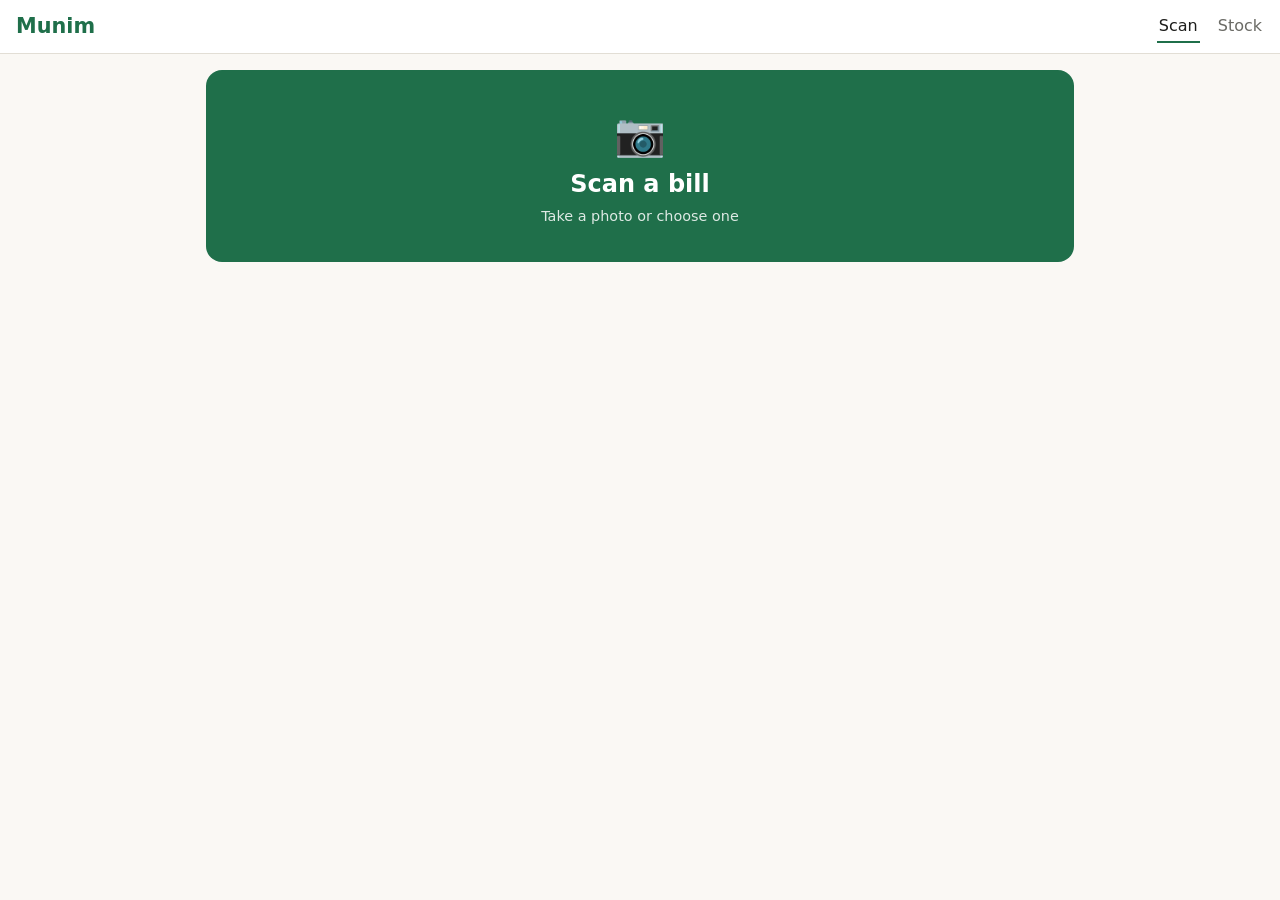
==== frontend/index.html @ 90ed477d "Add API skeleton with contract stubs and the scan/review/dashboard frontend" ====
<!doctype html>
<html lang="en">
<head>
<meta charset="utf-8">
<meta name="viewport" content="width=device-width, initial-scale=1">
<title>Munim</title>
<link rel="stylesheet" href="styles.css">
</head>
<body>
<header>
  <h1>Munim</h1>
  <nav><a href="index.html" class="active">Scan</a><a href="dashboard.html">Stock</a></nav>
</header>

<main>
  <section id="capture">
    <label class="scan-btn" for="photo">
      <span class="scan-icon" aria-hidden="true">&#128247;</span>
      <span>Scan a bill</span>
      <small>Take a photo or choose one</small>
    </label>
    <input id="photo" type="file" accept="image/*" capture="environment" hidden>
    <div id="status" role="status" aria-live="polite"></div>
  </section>

  <section id="review" hidden>
    <div id="banner" class="banner" hidden></div>
    <p id="reply" class="reply"></p>
    <div id="warnings" class="warnings"></div>
    <div class="table-wrap">
      <table id="items">
        <thead><tr><th>Bill line</th><th>Item</th><th>Qty</th><th>Unit</th><th>Price &#8377;</th><th>Skip</th></tr></thead>
        <tbody></tbody>
      </table>
    </div>
    <details id="rawbox"><summary>What was read from the photo</summary><pre id="raw"></pre></details>
    <div class="actions">
      <button id="confirm" class="primary" type="button">Confirm</button>
      <button id="discard" type="button">Discard</button>
    </div>
    <p id="reviewhint" class="hint"></p>
  </section>

  <section id="result" hidden>
    <h2>Done</h2>
    <p id="result-reply"></p>
    <ul id="result-actions"></ul>
    <div id="learned" class="learned" hidden></div>
    <button id="again" class="primary" type="button">Scan another bill</button>
  </section>
</main>
<script src="app.js"></script>
</body>
</html>
---- frontend/styles.css ----
:root { --bg:#faf8f4; --fg:#1d1d1b; --muted:#6b6b66; --line:#e2ded5; --accent:#1f6f4a;
        --ok:#1f8a4c; --warn:#b36b00; --bad:#b3261e; --card:#fff; }
* { box-sizing: border-box; }
body { margin:0; font:16px/1.4 system-ui, sans-serif; background:var(--bg); color:var(--fg); }
header { display:flex; justify-content:space-between; align-items:center; padding:12px 16px;
         background:var(--card); border-bottom:1px solid var(--line); }
h1 { margin:0; font-size:1.3rem; color:var(--accent); }
nav a { margin-left:16px; color:var(--muted); text-decoration:none; padding:6px 2px; }
nav a.active { color:var(--fg); border-bottom:2px solid var(--accent); }
main { max-width:900px; margin:0 auto; padding:16px; }
section { margin-bottom:24px; }

.scan-btn { display:flex; flex-direction:column; align-items:center; gap:4px; padding:36px 16px;
            background:var(--accent); color:#fff; border-radius:16px; cursor:pointer;
            font-size:1.5rem; font-weight:600; text-align:center; }
.scan-btn small { font-size:.9rem; font-weight:400; opacity:.85; }
.scan-icon { font-size:2.6rem; }
.scan-btn.busy { opacity:.5; pointer-events:none; }
#status { margin-top:12px; color:var(--muted); min-height:1.4em; text-align:center; }
#status.error { color:var(--bad); font-weight:600; }

.banner { padding:12px 14px; border-radius:10px; margin-bottom:12px; font-weight:600; }
.banner.low { background:#fff3d6; color:#7a4a00; border:1px solid #f0cf85; }
.banner.illegible { background:#fde7e5; color:var(--bad); border:1px solid #f1b4af; }
.reply { margin:8px 0; }
.warnings { color:var(--warn); font-size:.9rem; margin-bottom:8px; }
.hint { color:var(--muted); font-size:.9rem; }

.table-wrap { overflow-x:auto; background:var(--card); border:1px solid var(--line); border-radius:10px; }
table { width:100%; border-collapse:collapse; min-width:640px; }
th, td { padding:8px; text-align:left; border-bottom:1px solid var(--line); vertical-align:top; }
th { font-size:.8rem; text-transform:uppercase; color:var(--muted); }
tr:last-child td { border-bottom:0; }
tr.skipped { opacity:.4; }
tr.needs td:first-child { border-left:4px solid var(--bad); }
tr.fuzzy td:first-child { border-left:4px solid var(--warn); }
tr.exact td:first-child { border-left:4px solid var(--ok); }
.line { font-family:ui-monospace, monospace; font-size:.85rem; color:var(--muted); }
.tag { display:inline-block; font-size:.75rem; font-weight:600; padding:1px 7px; border-radius:99px; }
.tag.exact { background:#dff3e6; color:var(--ok); }
.tag.fuzzy { background:#fff0d1; color:var(--warn); }
.tag.ambiguous, .tag.unknown { background:#fde7e5; color:var(--bad); }
input, select { font:inherit; padding:6px; border:1px solid var(--line); border-radius:6px; max-width:100%; }
input[type=number] { width:5.5em; }
input[type=checkbox] { width:22px; height:22px; }
select.invalid { border-color:var(--bad); background:#fff7f6; }
.newname { margin-top:6px; display:block; width:100%; }

.actions { display:flex; gap:12px; margin-top:16px; }
button { font:inherit; padding:12px 20px; border-radius:10px; border:1px solid var(--line);
         background:var(--card); cursor:pointer; }
button.primary { background:var(--accent); color:#fff; border-color:var(--accent); font-weight:600; }
button:disabled { opacity:.5; cursor:not-allowed; }
pre { white-space:pre-wrap; background:var(--card); border:1px solid var(--line); padding:10px;
      border-radius:8px; }
.learned { background:#e8f4ee; border:1px solid #bcdcca; padding:10px 14px; border-radius:10px;
           margin:12px 0; }
#result-actions { padding-left:20px; }

.low-row td { background:#fde7e5; }
.low-row td:first-child { font-weight:600; color:var(--bad); }
.num { text-align:right; }
[hidden] { display: none !important; }
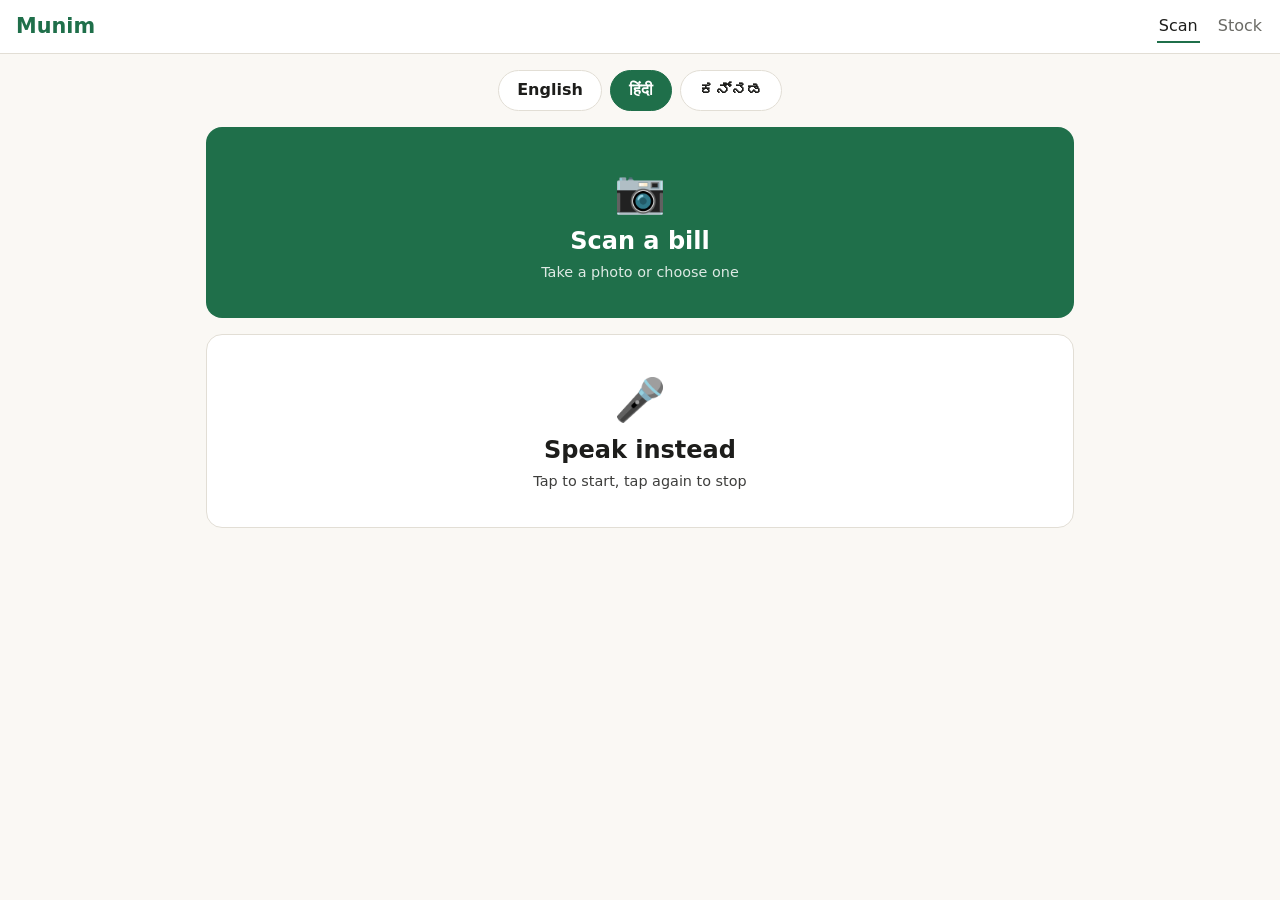
==== commit 94969b4f: "Voice input: language picker UI, forced-language transcription Frontend: English/Hindi/Kannada picke" ====
--- a/frontend/index.html
+++ b/frontend/index.html
@@ -14,13 +14,32 @@
 
 <main>
   <section id="capture">
+    <div id="lang-select" class="lang-select" role="radiogroup" aria-label="Spoken language for voice input">
+      <button type="button" class="lang-pill" data-lang="en">English</button>
+      <button type="button" class="lang-pill active" data-lang="hi">हिंदी</button>
+      <button type="button" class="lang-pill" data-lang="kn">ಕನ್ನಡ</button>
+    </div>
+
     <label class="scan-btn" for="photo">
       <span class="scan-icon" aria-hidden="true">&#128247;</span>
       <span>Scan a bill</span>
       <small>Take a photo or choose one</small>
     </label>
     <input id="photo" type="file" accept="image/*" capture="environment" hidden>
+
+    <button id="voice-btn" type="button" class="scan-btn voice-btn">
+      <span class="scan-icon" aria-hidden="true">&#127908;</span>
+      <span id="voice-label">Speak instead</span>
+      <small>Tap to start, tap again to stop</small>
+    </button>
+
     <div id="status" role="status" aria-live="polite"></div>
+  </section>
+
+  <section id="voice-result" hidden>
+    <p id="voice-transcript" class="hint"></p>
+    <p id="voice-reply" class="reply"></p>
+    <button id="voice-again" type="button">Speak again</button>
   </section>
 
   <section id="review" hidden>
--- a/frontend/styles.css
+++ b/frontend/styles.css
@@ -12,12 +12,21 @@
 
 .scan-btn { display:flex; flex-direction:column; align-items:center; gap:4px; padding:36px 16px;
             background:var(--accent); color:#fff; border-radius:16px; cursor:pointer;
-            font-size:1.5rem; font-weight:600; text-align:center; }
+            font-size:1.5rem; font-weight:600; text-align:center; width:100%; }
 .scan-btn small { font-size:.9rem; font-weight:400; opacity:.85; }
 .scan-icon { font-size:2.6rem; }
 .scan-btn.busy { opacity:.5; pointer-events:none; }
 #status { margin-top:12px; color:var(--muted); min-height:1.4em; text-align:center; }
 #status.error { color:var(--bad); font-weight:600; }
+
+.lang-select { display:flex; gap:8px; justify-content:center; margin-bottom:16px; }
+.lang-pill { font:inherit; padding:8px 18px; border-radius:99px; border:1px solid var(--line);
+             background:var(--card); color:var(--fg); cursor:pointer; font-weight:600; }
+.lang-pill.active { background:var(--accent); color:#fff; border-color:var(--accent); }
+
+.voice-btn { margin-top:16px; background:var(--card); color:var(--fg); border:1px solid var(--line); }
+.voice-btn.recording { background:var(--bad); color:#fff; border-color:var(--bad); }
+.voice-btn.recording small { opacity:1; }
 
 .banner { padding:12px 14px; border-radius:10px; margin-bottom:12px; font-weight:600; }
 .banner.low { background:#fff3d6; color:#7a4a00; border:1px solid #f0cf85; }
@@ -61,3 +70,27 @@
 .low-row td:first-child { font-weight:600; color:var(--bad); }
 .num { text-align:right; }
 [hidden] { display: none !important; }
+
+/* Phone: each review row becomes a card so nothing needs a sideways scroll. */
+@media (max-width: 640px) {
+  .table-wrap { overflow: visible; background: none; border: 0; }
+  table, tbody { display: block; min-width: 0; }
+  thead { display: none; }
+  #items tr { display: grid; grid-template-columns: 1fr 1fr 1fr; gap: 8px 10px; padding: 12px;
+              margin-bottom: 12px; background: var(--card); border: 1px solid var(--line);
+              border-radius: 10px; }
+  #items td { padding: 0; border: 0; }
+  #items td::before { content: attr(data-label); display: block; font-size: .7rem;
+                      text-transform: uppercase; color: var(--muted); }
+  #items td[data-label="Bill line"] { grid-column: 1 / -1; }
+  #items td[data-label="Bill line"]::before { display: none; }
+  #items td[data-label="Item"] { grid-column: 1 / -1; }
+  #items tr.exact, #items tr.fuzzy, #items tr.needs { border-left-width: 4px; }
+  #items tr.exact { border-left-color: var(--ok); }
+  #items tr.fuzzy { border-left-color: var(--warn); }
+  #items tr.needs { border-left-color: var(--bad); }
+  #items td:first-child { border-left: 0 !important; }
+  #items select, #items input[type=number] { width: 100%; }
+  #items input[type=checkbox] { width: 22px; }
+  .newname { width: 100%; }
+}
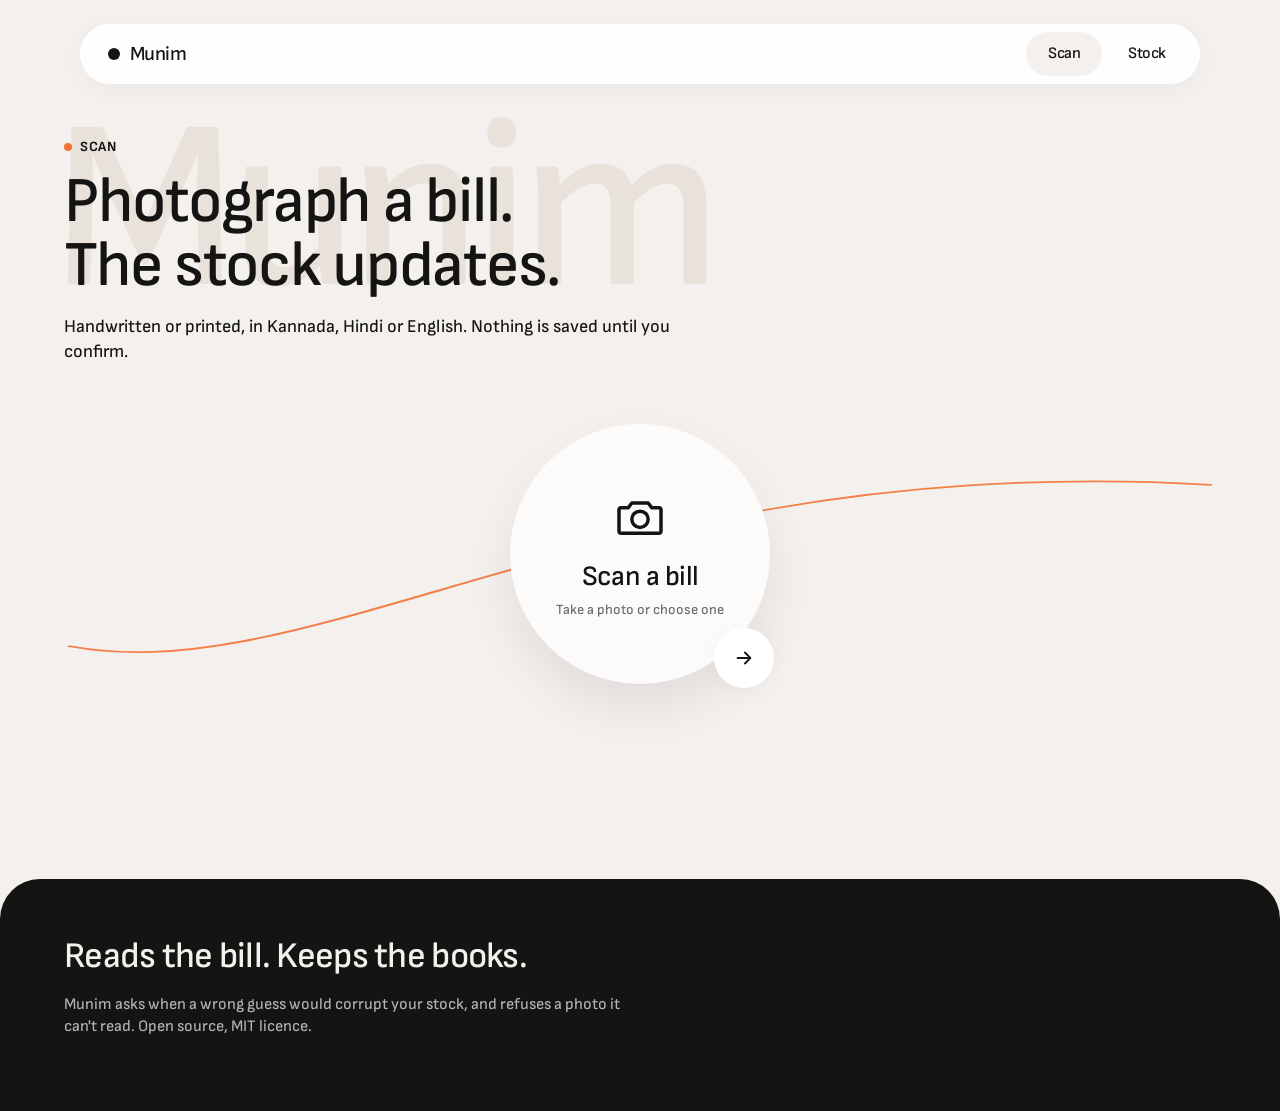
==== commit 39417a78: "Restyle frontend with the Mastercard-inspired design system (cream canvas, ink pills, orbit arcs, bu" ====
--- a/frontend/index.html
+++ b/frontend/index.html
@@ -4,45 +4,47 @@
 <meta charset="utf-8">
 <meta name="viewport" content="width=device-width, initial-scale=1">
 <title>Munim</title>
+<link rel="preload" href="fonts/sofia-sans-latin-wght.woff2" as="font" type="font/woff2" crossorigin>
 <link rel="stylesheet" href="styles.css">
 </head>
 <body>
-<header>
-  <h1>Munim</h1>
-  <nav><a href="index.html" class="active">Scan</a><a href="dashboard.html">Stock</a></nav>
+<header class="nav-wrap">
+  <nav class="nav" aria-label="Main">
+    <a class="brand" href="index.html"><span class="brand-dot" aria-hidden="true"></span>Munim</a>
+    <div class="nav-links">
+      <a href="index.html" class="active" aria-current="page">Scan</a>
+      <a href="dashboard.html">Stock</a>
+    </div>
+  </nav>
 </header>
 
 <main>
-  <section id="capture">
-    <div id="lang-select" class="lang-select" role="radiogroup" aria-label="Spoken language for voice input">
-      <button type="button" class="lang-pill" data-lang="en">English</button>
-      <button type="button" class="lang-pill active" data-lang="hi">हिंदी</button>
-      <button type="button" class="lang-pill" data-lang="kn">ಕನ್ನಡ</button>
+  <section id="capture" class="hero">
+    <div class="ghost" aria-hidden="true">Munim</div>
+    <div class="hero-copy">
+      <p class="eyebrow"><span class="dot" aria-hidden="true"></span>Scan</p>
+      <h1>Photograph a bill.<br>The stock updates.</h1>
+      <p class="lede">Handwritten or printed, in Kannada, Hindi or English. Nothing is saved until you confirm.</p>
     </div>
 
-    <label class="scan-btn" for="photo">
-      <span class="scan-icon" aria-hidden="true">&#128247;</span>
-      <span>Scan a bill</span>
-      <small>Take a photo or choose one</small>
-    </label>
-    <input id="photo" type="file" accept="image/*" capture="environment" hidden>
-
-    <button id="voice-btn" type="button" class="scan-btn voice-btn">
-      <span class="scan-icon" aria-hidden="true">&#127908;</span>
-      <span id="voice-label">Speak instead</span>
-      <small>Tap to start, tap again to stop</small>
-    </button>
-
+    <div class="orbit-stage">
+      <svg class="orbit" viewBox="0 0 400 260" aria-hidden="true" preserveAspectRatio="none">
+        <path d="M2 210 C 90 250, 190 40, 398 70" fill="none" stroke="#F37338" stroke-width="1.5" stroke-linecap="round"/>
+      </svg>
+      <label class="portrait" for="photo">
+        <svg class="cam" width="56" height="56" viewBox="0 0 24 24" fill="none" stroke="currentColor" stroke-width="1.5" stroke-linecap="round" stroke-linejoin="round" aria-hidden="true"><path d="M4 8h3l1.5-2h7L17 8h3a1 1 0 0 1 1 1v9a1 1 0 0 1-1 1H4a1 1 0 0 1-1-1V9a1 1 0 0 1 1-1z"/><circle cx="12" cy="13" r="3.5"/></svg>
+        <span class="portrait-title">Scan a bill</span>
+        <span class="portrait-sub">Take a photo or choose one</span>
+        <span class="satellite" aria-hidden="true"><svg width="22" height="22" viewBox="0 0 24 24" fill="none" stroke="currentColor" stroke-width="2" stroke-linecap="round" stroke-linejoin="round"><path d="M5 12h14M13 6l6 6-6 6"/></svg></span>
+      </label>
+      <input id="photo" type="file" accept="image/*" capture="environment" hidden>
+    </div>
     <div id="status" role="status" aria-live="polite"></div>
   </section>
 
-  <section id="voice-result" hidden>
-    <p id="voice-transcript" class="hint"></p>
-    <p id="voice-reply" class="reply"></p>
-    <button id="voice-again" type="button">Speak again</button>
-  </section>
-
   <section id="review" hidden>
+    <p class="eyebrow"><span class="dot" aria-hidden="true"></span>Review</p>
+    <h2>Check what I read</h2>
     <div id="banner" class="banner" hidden></div>
     <p id="reply" class="reply"></p>
     <div id="warnings" class="warnings"></div>
@@ -54,20 +56,28 @@
     </div>
     <details id="rawbox"><summary>What was read from the photo</summary><pre id="raw"></pre></details>
     <div class="actions">
-      <button id="confirm" class="primary" type="button">Confirm</button>
-      <button id="discard" type="button">Discard</button>
+      <button id="confirm" class="btn primary" type="button">Confirm</button>
+      <button id="discard" class="btn secondary" type="button">Discard</button>
     </div>
     <p id="reviewhint" class="hint"></p>
   </section>
 
   <section id="result" hidden>
+    <p class="eyebrow"><span class="dot" aria-hidden="true"></span>Saved</p>
     <h2>Done</h2>
-    <p id="result-reply"></p>
+    <p id="result-reply" class="lede"></p>
     <ul id="result-actions"></ul>
     <div id="learned" class="learned" hidden></div>
-    <button id="again" class="primary" type="button">Scan another bill</button>
+    <button id="again" class="btn primary" type="button">Scan another bill</button>
   </section>
 </main>
+
+<footer class="foot">
+  <div class="foot-inner">
+    <h2>Reads the bill. Keeps the books.</h2>
+    <p>Munim asks when a wrong guess would corrupt your stock, and refuses a photo it can't read. Open source, MIT licence.</p>
+  </div>
+</footer>
 <script src="app.js"></script>
 </body>
 </html>
--- a/frontend/styles.css
+++ b/frontend/styles.css
@@ -1,96 +1,246 @@
-:root { --bg:#faf8f4; --fg:#1d1d1b; --muted:#6b6b66; --line:#e2ded5; --accent:#1f6f4a;
-        --ok:#1f8a4c; --warn:#b36b00; --bad:#b3261e; --card:#fff; }
+/* Munim UI. Design language: warm cream canvas, pill and stadium shapes, ink-black
+   actions, soft atmospheric shadows, orange used only as a sparing attention cue.
+   Radii are only ever 20 / 24 / 40 / 999 (never the 8-16 middle). Headlines are 500 with
+   -2% tracking, body is 450, uppercase appears only on the 14px eyebrow label.
+   The font is bundled (fonts/) so the app works on venue wifi with no CDN. */
+
+@font-face {
+  font-family: "Sofia Sans";
+  src: url("fonts/sofia-sans-latin-wght.woff2") format("woff2");
+  font-weight: 1 1000;
+  font-display: swap;
+}
+
+:root {
+  --canvas: #F3F0EE;
+  --lifted: #FCFBFA;
+  --white: #FFFFFF;
+  --ink: #141413;
+  --slate: #696969;
+  --whisper: #E8E2DA;
+  --taupe: #D1CDC7;
+  --signal: #F37338;   /* attention cue: dots and arcs only, never body text */
+  --clay: #9A3A0A;     /* readable text colour for "needs attention" */
+  --line: rgba(20, 20, 19, .14);
+  --lift-1: 0 4px 24px rgba(0, 0, 0, .04);
+  --lift-2: 0 24px 48px rgba(0, 0, 0, .08);
+  --font: "Sofia Sans", Inter, system-ui, -apple-system, "Segoe UI", Arial, sans-serif;
+}
+
 * { box-sizing: border-box; }
-body { margin:0; font:16px/1.4 system-ui, sans-serif; background:var(--bg); color:var(--fg); }
-header { display:flex; justify-content:space-between; align-items:center; padding:12px 16px;
-         background:var(--card); border-bottom:1px solid var(--line); }
-h1 { margin:0; font-size:1.3rem; color:var(--accent); }
-nav a { margin-left:16px; color:var(--muted); text-decoration:none; padding:6px 2px; }
-nav a.active { color:var(--fg); border-bottom:2px solid var(--accent); }
-main { max-width:900px; margin:0 auto; padding:16px; }
-section { margin-bottom:24px; }
-
-.scan-btn { display:flex; flex-direction:column; align-items:center; gap:4px; padding:36px 16px;
-            background:var(--accent); color:#fff; border-radius:16px; cursor:pointer;
-            font-size:1.5rem; font-weight:600; text-align:center; width:100%; }
-.scan-btn small { font-size:.9rem; font-weight:400; opacity:.85; }
-.scan-icon { font-size:2.6rem; }
-.scan-btn.busy { opacity:.5; pointer-events:none; }
-#status { margin-top:12px; color:var(--muted); min-height:1.4em; text-align:center; }
-#status.error { color:var(--bad); font-weight:600; }
-
-.lang-select { display:flex; gap:8px; justify-content:center; margin-bottom:16px; }
-.lang-pill { font:inherit; padding:8px 18px; border-radius:99px; border:1px solid var(--line);
-             background:var(--card); color:var(--fg); cursor:pointer; font-weight:600; }
-.lang-pill.active { background:var(--accent); color:#fff; border-color:var(--accent); }
-
-.voice-btn { margin-top:16px; background:var(--card); color:var(--fg); border:1px solid var(--line); }
-.voice-btn.recording { background:var(--bad); color:#fff; border-color:var(--bad); }
-.voice-btn.recording small { opacity:1; }
-
-.banner { padding:12px 14px; border-radius:10px; margin-bottom:12px; font-weight:600; }
-.banner.low { background:#fff3d6; color:#7a4a00; border:1px solid #f0cf85; }
-.banner.illegible { background:#fde7e5; color:var(--bad); border:1px solid #f1b4af; }
-.reply { margin:8px 0; }
-.warnings { color:var(--warn); font-size:.9rem; margin-bottom:8px; }
-.hint { color:var(--muted); font-size:.9rem; }
-
-.table-wrap { overflow-x:auto; background:var(--card); border:1px solid var(--line); border-radius:10px; }
-table { width:100%; border-collapse:collapse; min-width:640px; }
-th, td { padding:8px; text-align:left; border-bottom:1px solid var(--line); vertical-align:top; }
-th { font-size:.8rem; text-transform:uppercase; color:var(--muted); }
-tr:last-child td { border-bottom:0; }
-tr.skipped { opacity:.4; }
-tr.needs td:first-child { border-left:4px solid var(--bad); }
-tr.fuzzy td:first-child { border-left:4px solid var(--warn); }
-tr.exact td:first-child { border-left:4px solid var(--ok); }
-.line { font-family:ui-monospace, monospace; font-size:.85rem; color:var(--muted); }
-.tag { display:inline-block; font-size:.75rem; font-weight:600; padding:1px 7px; border-radius:99px; }
-.tag.exact { background:#dff3e6; color:var(--ok); }
-.tag.fuzzy { background:#fff0d1; color:var(--warn); }
-.tag.ambiguous, .tag.unknown { background:#fde7e5; color:var(--bad); }
-input, select { font:inherit; padding:6px; border:1px solid var(--line); border-radius:6px; max-width:100%; }
-input[type=number] { width:5.5em; }
-input[type=checkbox] { width:22px; height:22px; }
-select.invalid { border-color:var(--bad); background:#fff7f6; }
-.newname { margin-top:6px; display:block; width:100%; }
-
-.actions { display:flex; gap:12px; margin-top:16px; }
-button { font:inherit; padding:12px 20px; border-radius:10px; border:1px solid var(--line);
-         background:var(--card); cursor:pointer; }
-button.primary { background:var(--accent); color:#fff; border-color:var(--accent); font-weight:600; }
-button:disabled { opacity:.5; cursor:not-allowed; }
-pre { white-space:pre-wrap; background:var(--card); border:1px solid var(--line); padding:10px;
-      border-radius:8px; }
-.learned { background:#e8f4ee; border:1px solid #bcdcca; padding:10px 14px; border-radius:10px;
-           margin:12px 0; }
-#result-actions { padding-left:20px; }
-
-.low-row td { background:#fde7e5; }
-.low-row td:first-child { font-weight:600; color:var(--bad); }
-.num { text-align:right; }
+html { -webkit-text-size-adjust: 100%; }
+body {
+  margin: 0;
+  background: var(--canvas);
+  color: var(--ink);
+  font: 450 16px/1.4 var(--font);
+  min-height: 100vh;
+  display: flex;
+  flex-direction: column;
+}
+main { width: 100%; max-width: 1200px; margin: 0 auto; padding: 0 24px 64px; flex: 1; }
+section { margin-bottom: 48px; scroll-margin-top: 112px; }
 [hidden] { display: none !important; }
 
-/* Phone: each review row becomes a card so nothing needs a sideways scroll. */
-@media (max-width: 640px) {
-  .table-wrap { overflow: visible; background: none; border: 0; }
-  table, tbody { display: block; min-width: 0; }
-  thead { display: none; }
-  #items tr { display: grid; grid-template-columns: 1fr 1fr 1fr; gap: 8px 10px; padding: 12px;
-              margin-bottom: 12px; background: var(--card); border: 1px solid var(--line);
-              border-radius: 10px; }
+/* ---- type ---- */
+h1, h2 { font-weight: 500; letter-spacing: -0.02em; margin: 0; }
+h1 { font-size: clamp(40px, 7vw, 64px); line-height: 1; }
+h1.h1-sm { font-size: clamp(36px, 5vw, 48px); line-height: 1.05; }
+h2 { font-size: clamp(28px, 4vw, 36px); line-height: 1.2; }
+.lede { font-size: 18px; line-height: 1.4; margin: 16px 0 0; max-width: 34em; }
+.eyebrow {
+  display: flex; align-items: center; gap: 8px; margin: 0 0 16px;
+  font-size: 14px; font-weight: 700; line-height: 14px;
+  letter-spacing: .04em; text-transform: uppercase;
+}
+.dot { width: 8px; height: 8px; border-radius: 50%; background: var(--signal); flex: none; }
+
+/* ---- floating nav pill ---- */
+.nav-wrap { position: sticky; top: 0; z-index: 10; padding: 24px 16px 0; pointer-events: none; }
+.nav {
+  pointer-events: auto;
+  max-width: 1120px; margin: 0 auto;
+  display: flex; align-items: center; justify-content: space-between; gap: 16px;
+  background: rgba(255, 255, 255, .92);
+  -webkit-backdrop-filter: blur(12px); backdrop-filter: blur(12px);
+  border-radius: 999px; padding: 8px 12px 8px 28px;
+  box-shadow: var(--lift-1);
+}
+.brand { display: flex; align-items: center; gap: 10px; color: var(--ink); text-decoration: none;
+         font-size: 20px; font-weight: 500; letter-spacing: -0.03em; }
+.brand-dot { width: 12px; height: 12px; border-radius: 50%; background: var(--ink); }
+.nav-links { display: flex; gap: 4px; }
+.nav-links a {
+  display: inline-flex; align-items: center; min-height: 44px; padding: 0 22px;
+  border-radius: 999px; color: var(--ink); text-decoration: none;
+  font-weight: 500; letter-spacing: -0.03em;
+}
+.nav-links a.active { background: var(--canvas); }
+a:focus-visible, button:focus-visible, label:focus-visible, input:focus-visible,
+select:focus-visible, summary:focus-visible {
+  outline: 2px solid var(--ink); outline-offset: 3px;
+}
+
+/* ---- hero: scan ---- */
+.hero { position: relative; overflow: hidden; padding: 56px 0 8px; margin-bottom: 32px; }
+.ghost {
+  position: absolute; left: -12px; top: 8px; z-index: 0; pointer-events: none; user-select: none;
+  font-size: clamp(96px, 22vw, 240px); font-weight: 500; letter-spacing: -0.04em; line-height: 1;
+  color: var(--whisper);
+}
+.hero-copy, .orbit-stage, #status { position: relative; z-index: 1; }
+.orbit-stage { margin-top: 40px; display: flex; justify-content: center; align-items: center; min-height: 300px; }
+.orbit { position: absolute; inset: 0; width: 100%; height: 100%; opacity: .9; }
+.portrait {
+  position: relative; display: flex; flex-direction: column; align-items: center; justify-content: center;
+  gap: 4px; width: 260px; height: 260px; border-radius: 50%;
+  background: var(--lifted); color: var(--ink); text-align: center; cursor: pointer;
+  box-shadow: var(--lift-2); transition: transform .15s ease;
+}
+.portrait:active { transform: scale(.97); }
+.portrait-title { font-size: 28px; font-weight: 500; letter-spacing: -0.02em; margin-top: 8px; }
+.portrait-sub { font-size: 14px; color: var(--slate); max-width: 12em; }
+.satellite {
+  position: absolute; right: -4px; bottom: -4px; width: 60px; height: 60px; border-radius: 50%;
+  background: var(--white); color: var(--ink); display: grid; place-items: center;
+  box-shadow: var(--lift-1);
+}
+.portrait.busy { opacity: .55; pointer-events: none; }
+#status { margin-top: 16px; min-height: 1.4em; text-align: center; color: var(--slate); }
+#status.error { color: var(--clay); font-weight: 700; }
+
+/* ---- review ---- */
+.reply { margin: 12px 0; font-size: 18px; }
+.warnings { color: var(--clay); font-size: 14px; margin-bottom: 12px; }
+.warnings:empty { display: none; }
+.hint { color: var(--slate); font-size: 14px; min-height: 1.4em; }
+
+.banner {
+  display: flex; gap: 12px; align-items: flex-start; margin: 20px 0 12px;
+  background: var(--lifted); border: 1.5px solid var(--clay); border-radius: 24px;
+  padding: 16px 24px; font-weight: 500;
+}
+.banner::before { content: ""; width: 10px; height: 10px; margin-top: 7px; border-radius: 50%;
+                  background: var(--signal); flex: none; }
+
+.table-wrap {
+  margin-top: 20px; overflow-x: auto; background: var(--lifted);
+  border-radius: 40px; padding: 12px 20px; box-shadow: var(--lift-2);
+}
+table { width: 100%; border-collapse: collapse; }
+th, td { padding: 14px 10px; text-align: left; vertical-align: top; border-bottom: 1px solid var(--line); }
+tr:last-child td { border-bottom: 0; }
+th { font-size: 14px; font-weight: 700; color: var(--slate); }
+td.num, th.num { text-align: right; font-variant-numeric: tabular-nums; }
+tr.skipped { opacity: .4; }
+.line { font-family: ui-monospace, "SF Mono", Menlo, monospace; font-size: 13px; color: var(--slate); }
+
+/* status chip: dot + word. Matched is calm ink; anything needing a decision gets the orange dot. */
+.tag {
+  display: inline-flex; align-items: center; gap: 6px; margin-bottom: 6px;
+  background: var(--white); border: 1px solid var(--line); border-radius: 999px;
+  padding: 2px 12px 2px 10px; font-size: 13px; font-weight: 700;
+}
+.tag::before { content: ""; width: 8px; height: 8px; border-radius: 50%; background: var(--ink); }
+.tag.fuzzy { color: var(--slate); }
+.tag.fuzzy::before { background: var(--taupe); }
+.tag.ambiguous, .tag.unknown { color: var(--clay); border-color: var(--clay); }
+.tag.ambiguous::before, .tag.unknown::before { background: var(--signal); }
+
+input, select {
+  font: inherit; color: var(--ink); background: var(--white);
+  border: 1px solid rgba(20, 20, 19, .5); border-radius: 999px;
+  padding: 9px 16px; min-height: 44px; max-width: 100%;
+}
+select { padding-right: 12px; }
+input[type=number] { width: 6.5em; }
+select.invalid { border-color: var(--clay); border-width: 1.5px; background: var(--lifted); }
+.newname { display: block; width: 100%; margin-top: 8px; }
+/* round tick box for Skip */
+input[type=checkbox] {
+  appearance: none; -webkit-appearance: none; width: 32px; height: 32px; min-height: 0; padding: 0;
+  border: 1.5px solid var(--ink); border-radius: 50%; background: var(--white); cursor: pointer;
+}
+input[type=checkbox]:checked {
+  background: var(--ink) url("data:image/svg+xml,%3Csvg xmlns='http://www.w3.org/2000/svg' viewBox='0 0 24 24' fill='none' stroke='%23F3F0EE' stroke-width='3' stroke-linecap='round' stroke-linejoin='round'%3E%3Cpath d='M6 12.5l4 4 8-9'/%3E%3C/svg%3E") center / 20px no-repeat;
+}
+
+details { margin: 20px 4px 0; }
+summary { cursor: pointer; font-weight: 500; padding: 8px 0; }
+pre { white-space: pre-wrap; background: var(--lifted); border-radius: 24px; padding: 16px 20px;
+      font-size: 14px; margin: 8px 0 0; }
+
+/* ---- buttons ---- */
+.actions { display: flex; gap: 12px; margin-top: 28px; flex-wrap: wrap; }
+.btn {
+  font: 500 16px/20px var(--font); letter-spacing: -0.02em;
+  min-height: 48px; padding: 6px 28px; border-radius: 20px; cursor: pointer;
+  border: 1.5px solid var(--ink); transition: transform .12s ease;
+}
+.btn:active:not(:disabled) { transform: scale(.97); }
+.btn.primary { background: var(--ink); color: var(--canvas); }
+.btn.secondary { background: var(--white); color: var(--ink); font-weight: 450; }
+.btn:disabled { opacity: .35; cursor: not-allowed; }
+
+/* ---- result ---- */
+#result-actions { padding-left: 20px; font-size: 18px; margin: 20px 0; }
+.learned {
+  position: relative; background: var(--lifted); border-radius: 24px;
+  padding: 16px 24px 16px 48px; margin: 20px 0; box-shadow: var(--lift-1);
+}
+.learned::before { content: ""; position: absolute; left: 24px; top: 23px; width: 10px; height: 10px;
+                   border-radius: 50%; background: var(--signal); }
+
+/* ---- stock page ---- */
+.page-head { padding-top: 56px; margin-bottom: 24px; }
+.chip-low {
+  display: inline-flex; align-items: center; gap: 6px; margin-left: 10px; vertical-align: 2px;
+  background: var(--white); border: 1px solid var(--clay); color: var(--clay);
+  border-radius: 999px; padding: 1px 10px 1px 8px; font-size: 12px; font-weight: 700;
+}
+.chip-low::before { content: ""; width: 7px; height: 7px; border-radius: 50%; background: var(--signal); }
+.low-row td { color: var(--clay); }
+.low-row td:first-child { font-weight: 700; }
+
+/* ---- footer ---- */
+.foot { background: var(--ink); color: var(--canvas); border-radius: 40px 40px 0 0; margin-top: 32px; }
+.foot-inner { max-width: 1200px; margin: 0 auto; padding: 56px 24px 72px; }
+.foot h2 { font-size: clamp(28px, 4vw, 36px); }
+.foot p { max-width: 36em; margin: 16px 0 0; color: rgba(243, 240, 238, .72); }
+
+/* ---- phone: each review row becomes a card; nothing scrolls sideways ---- */
+@media (max-width: 767px) {
+  main { padding: 0 16px 48px; }
+  .nav { padding-left: 20px; }
+  .nav-links a { padding: 0 16px; }
+  .hero { padding-top: 40px; }
+  .portrait { width: 240px; height: 240px; }
+  .table-wrap { overflow: visible; background: none; padding: 0; box-shadow: none; border-radius: 0; }
+  #items, #items tbody { display: block; }
+  #items thead { display: none; }
+  #items tr {
+    display: grid; grid-template-columns: .8fr 1fr 1.25fr; gap: 12px 8px; padding: 20px;
+    margin-bottom: 16px; background: var(--lifted); border-radius: 24px; box-shadow: var(--lift-1);
+  }
   #items td { padding: 0; border: 0; }
-  #items td::before { content: attr(data-label); display: block; font-size: .7rem;
-                      text-transform: uppercase; color: var(--muted); }
-  #items td[data-label="Bill line"] { grid-column: 1 / -1; }
+  #items td::before { content: attr(data-label); display: block; font-size: 12px; color: var(--slate); margin-bottom: 4px; }
+  #items td[data-label="Bill line"], #items td[data-label="Item"] { grid-column: 1 / -1; }
   #items td[data-label="Bill line"]::before { display: none; }
-  #items td[data-label="Item"] { grid-column: 1 / -1; }
-  #items tr.exact, #items tr.fuzzy, #items tr.needs { border-left-width: 4px; }
-  #items tr.exact { border-left-color: var(--ok); }
-  #items tr.fuzzy { border-left-color: var(--warn); }
-  #items tr.needs { border-left-color: var(--bad); }
-  #items td:first-child { border-left: 0 !important; }
-  #items select, #items input[type=number] { width: 100%; }
-  #items input[type=checkbox] { width: 22px; }
-  .newname { width: 100%; }
-}
+  #items td[data-label="Item"]::before { display: none; }
+  #items select, #items input[type=number] { width: 100%; padding-left: 12px; padding-right: 10px; }
+  .actions .btn { flex: 1; }
+
+  /* stock table also stacks, as simple label/value rows */
+  #stock, #stock tbody { display: block; }
+  #stock thead { display: none; }
+  .table-wrap:has(#stock) { background: none; box-shadow: none; padding: 0; }
+  #stock tr {
+    display: grid; grid-template-columns: 1fr 1fr; gap: 6px 12px; padding: 16px 20px; margin-bottom: 12px;
+    background: var(--lifted); border-radius: 24px; box-shadow: var(--lift-1);
+  }
+  #stock td { padding: 0; border: 0; text-align: left; }
+  #stock td:first-child { grid-column: 1 / -1; font-size: 18px; }
+  #stock td.num { text-align: left; }
+  #stock td::before { content: attr(data-label); display: block; font-size: 12px; color: var(--slate); font-weight: 450; }
+  #stock td:first-child::before { display: none; }
+}
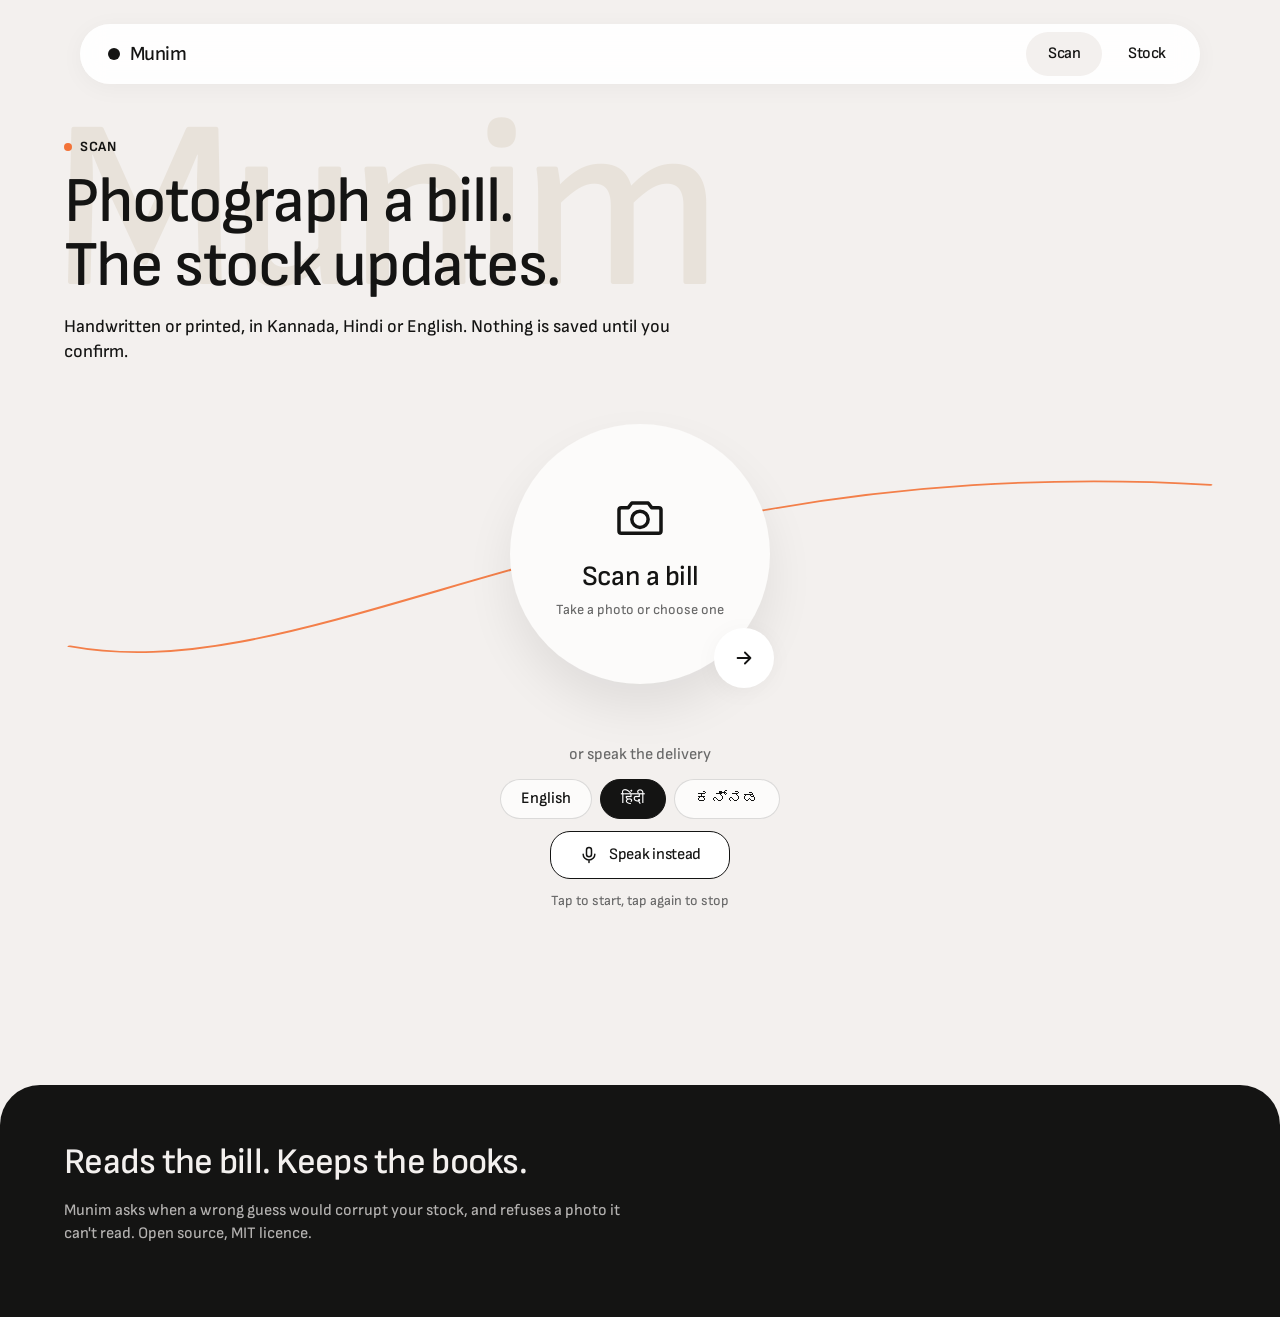
==== commit 8f3f48a5: "Merge main (voice input) into frontend redesign; restyle language picker and voice button" ====
--- a/frontend/index.html
+++ b/frontend/index.html
@@ -39,7 +39,28 @@
       </label>
       <input id="photo" type="file" accept="image/*" capture="environment" hidden>
     </div>
+
+    <div class="voice-row">
+      <p class="voice-or">or speak the delivery</p>
+      <div id="lang-select" class="lang-select" role="radiogroup" aria-label="Spoken language for voice input">
+        <button type="button" class="lang-pill" data-lang="en">English</button>
+        <button type="button" class="lang-pill active" data-lang="hi">&#2361;&#2367;&#2306;&#2342;&#2368;</button>
+        <button type="button" class="lang-pill" data-lang="kn">&#3221;&#3240;&#3277;&#3240;&#3233;</button>
+      </div>
+      <button id="voice-btn" type="button" class="btn secondary voice-btn">
+        <svg class="mic" width="20" height="20" viewBox="0 0 24 24" fill="none" stroke="currentColor" stroke-width="1.8" stroke-linecap="round" stroke-linejoin="round" aria-hidden="true"><rect x="9" y="3" width="6" height="11" rx="3"/><path d="M5 11a7 7 0 0 0 14 0M12 18v3"/></svg>
+        <span id="voice-label">Speak instead</span>
+      </button>
+      <p class="voice-hint">Tap to start, tap again to stop</p>
+    </div>
     <div id="status" role="status" aria-live="polite"></div>
+  </section>
+
+  <section id="voice-result" hidden>
+    <p class="eyebrow"><span class="dot" aria-hidden="true"></span>Heard</p>
+    <p id="voice-transcript" class="hint"></p>
+    <p id="voice-reply" class="reply"></p>
+    <button id="voice-again" class="btn primary" type="button">Speak again</button>
   </section>
 
   <section id="review" hidden>
--- a/frontend/styles.css
+++ b/frontend/styles.css
@@ -24,7 +24,7 @@
   --line: rgba(20, 20, 19, .14);
   --lift-1: 0 4px 24px rgba(0, 0, 0, .04);
   --lift-2: 0 24px 48px rgba(0, 0, 0, .08);
-  --font: "Sofia Sans", Inter, system-ui, -apple-system, "Segoe UI", Arial, sans-serif;
+  --font: "Sofia Sans", Inter, system-ui, -apple-system, "Segoe UI", Arial, "Noto Sans Kannada", "Noto Sans Devanagari", "Nirmala UI", sans-serif;
 }
 
 * { box-sizing: border-box; }
@@ -244,3 +244,22 @@
   #stock td::before { content: attr(data-label); display: block; font-size: 12px; color: var(--slate); font-weight: 450; }
   #stock td:first-child::before { display: none; }
 }
+
+/* ---- voice input ---- */
+.voice-row { display: flex; flex-direction: column; align-items: center; gap: 12px; margin-top: 40px; text-align: center; }
+.voice-or { margin: 0; color: var(--slate); font-size: 16px; }
+.lang-select { display: flex; flex-wrap: wrap; gap: 8px; justify-content: center; }
+.lang-pill {
+  font: inherit; font-weight: 500; padding: 8px 20px; min-height: 40px; border-radius: 999px;
+  border: 1px solid var(--line); background: var(--lifted); color: var(--ink); cursor: pointer;
+}
+.lang-pill.active { background: var(--ink); color: var(--white); border-color: var(--ink); }
+.voice-btn { display: inline-flex; align-items: center; gap: 10px; }
+.voice-btn.busy { opacity: .5; pointer-events: none; }
+.voice-btn.recording { background: var(--ink); color: var(--white); border-color: var(--ink); }
+.voice-btn.recording .mic { color: var(--signal); animation: rec-pulse 1.2s ease-in-out infinite; }
+.voice-hint { margin: 0; color: var(--slate); font-size: 14px; }
+@keyframes rec-pulse { 50% { opacity: .35; } }
+@media (prefers-reduced-motion: reduce) { .voice-btn.recording .mic { animation: none; } }
+#voice-result { padding-top: 48px; }
+#voice-transcript { font-size: 24px; font-weight: 500; letter-spacing: -0.01em; color: var(--ink); min-height: 0; margin: 0; }
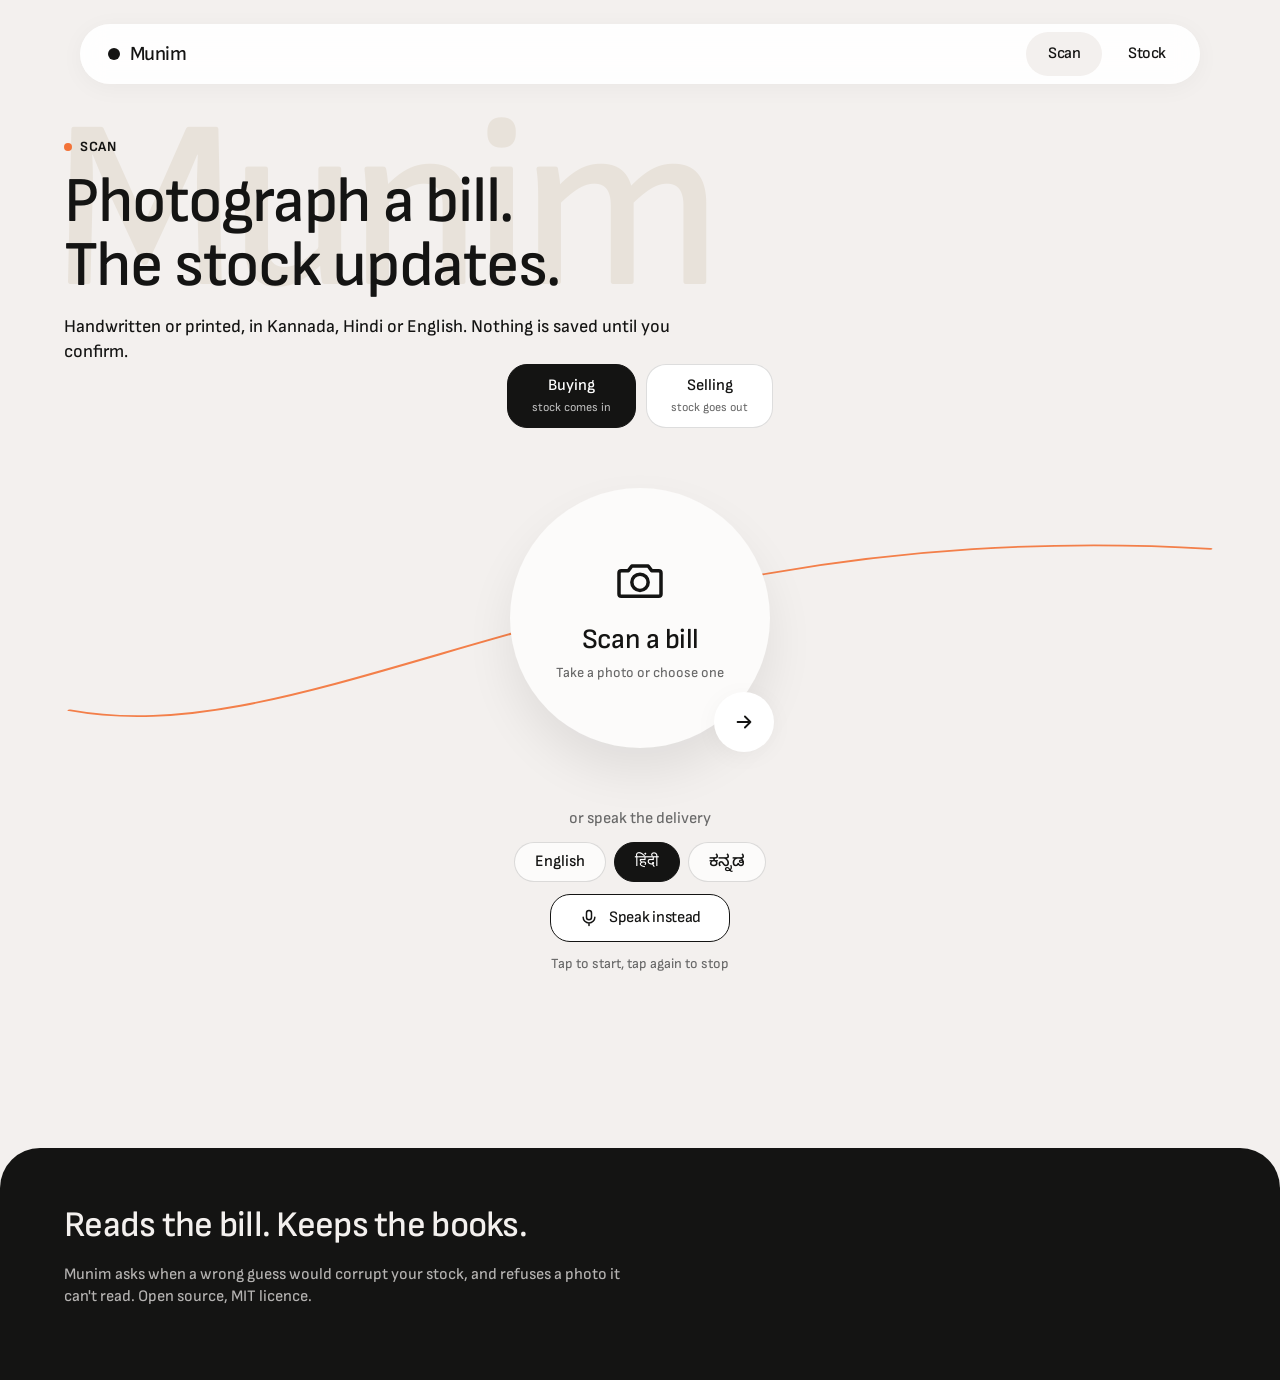
==== commit a228c5d8: "Support selling bills: scan can now book stock_out, not just stock_in Scanning a bill always booked " ====
--- a/frontend/index.html
+++ b/frontend/index.html
@@ -27,13 +27,18 @@
       <p class="lede">Handwritten or printed, in Kannada, Hindi or English. Nothing is saved until you confirm.</p>
     </div>
 
+    <div id="direction-select" class="direction-select" role="radiogroup" aria-label="Is this bill buying or selling stock?">
+      <button type="button" class="direction-pill active" data-direction="stock_in">Buying <small>stock comes in</small></button>
+      <button type="button" class="direction-pill" data-direction="stock_out">Selling <small>stock goes out</small></button>
+    </div>
+
     <div class="orbit-stage">
       <svg class="orbit" viewBox="0 0 400 260" aria-hidden="true" preserveAspectRatio="none">
         <path d="M2 210 C 90 250, 190 40, 398 70" fill="none" stroke="#F37338" stroke-width="1.5" stroke-linecap="round"/>
       </svg>
       <label class="portrait" for="photo">
         <svg class="cam" width="56" height="56" viewBox="0 0 24 24" fill="none" stroke="currentColor" stroke-width="1.5" stroke-linecap="round" stroke-linejoin="round" aria-hidden="true"><path d="M4 8h3l1.5-2h7L17 8h3a1 1 0 0 1 1 1v9a1 1 0 0 1-1 1H4a1 1 0 0 1-1-1V9a1 1 0 0 1 1-1z"/><circle cx="12" cy="13" r="3.5"/></svg>
-        <span class="portrait-title">Scan a bill</span>
+        <span class="portrait-title" id="portrait-title">Scan a bill</span>
         <span class="portrait-sub">Take a photo or choose one</span>
         <span class="satellite" aria-hidden="true"><svg width="22" height="22" viewBox="0 0 24 24" fill="none" stroke="currentColor" stroke-width="2" stroke-linecap="round" stroke-linejoin="round"><path d="M5 12h14M13 6l6 6-6 6"/></svg></span>
       </label>
--- a/frontend/styles.css
+++ b/frontend/styles.css
@@ -9,6 +9,15 @@
   src: url("fonts/sofia-sans-latin-wght.woff2") format("woff2");
   font-weight: 1 1000;
   font-display: swap;
+}
+/* Kannada glyphs for the language picker; Sofia Sans is Latin only and many machines
+   have no Kannada system font. Noto Sans Kannada, SIL OFL (see fonts/LICENSE-OFL.txt). */
+@font-face {
+  font-family: "Noto Sans Kannada";
+  src: url("fonts/noto-sans-kannada-wght.woff2") format("woff2");
+  font-weight: 100 900;
+  font-display: swap;
+  unicode-range: U+0C80-0CFF, U+200C-200D;
 }
 
 :root {
@@ -245,6 +254,19 @@
   #stock td:first-child::before { display: none; }
 }
 
+/* ---- buy/sell direction ---- */
+.direction-select { display: flex; gap: 10px; justify-content: center; margin-bottom: 28px; }
+.direction-pill {
+  font: inherit; font-weight: 500; padding: 10px 24px; border-radius: 20px;
+  border: 1.5px solid var(--line); background: var(--white); color: var(--ink); cursor: pointer;
+  text-align: center;
+}
+.direction-pill small { display: block; font-weight: 400; font-size: 12px; color: var(--slate); margin-top: 2px; }
+.direction-pill.active { border-color: var(--ink); background: var(--ink); color: var(--white); }
+.direction-pill.active small { color: rgba(255, 255, 255, .72); }
+.direction-pill[data-direction="stock_out"].active { border-color: var(--clay); background: var(--clay); }
+.banner.selling { background: var(--lifted); border: 1px solid var(--clay); color: var(--clay); font-weight: 600; }
+
 /* ---- voice input ---- */
 .voice-row { display: flex; flex-direction: column; align-items: center; gap: 12px; margin-top: 40px; text-align: center; }
 .voice-or { margin: 0; color: var(--slate); font-size: 16px; }
